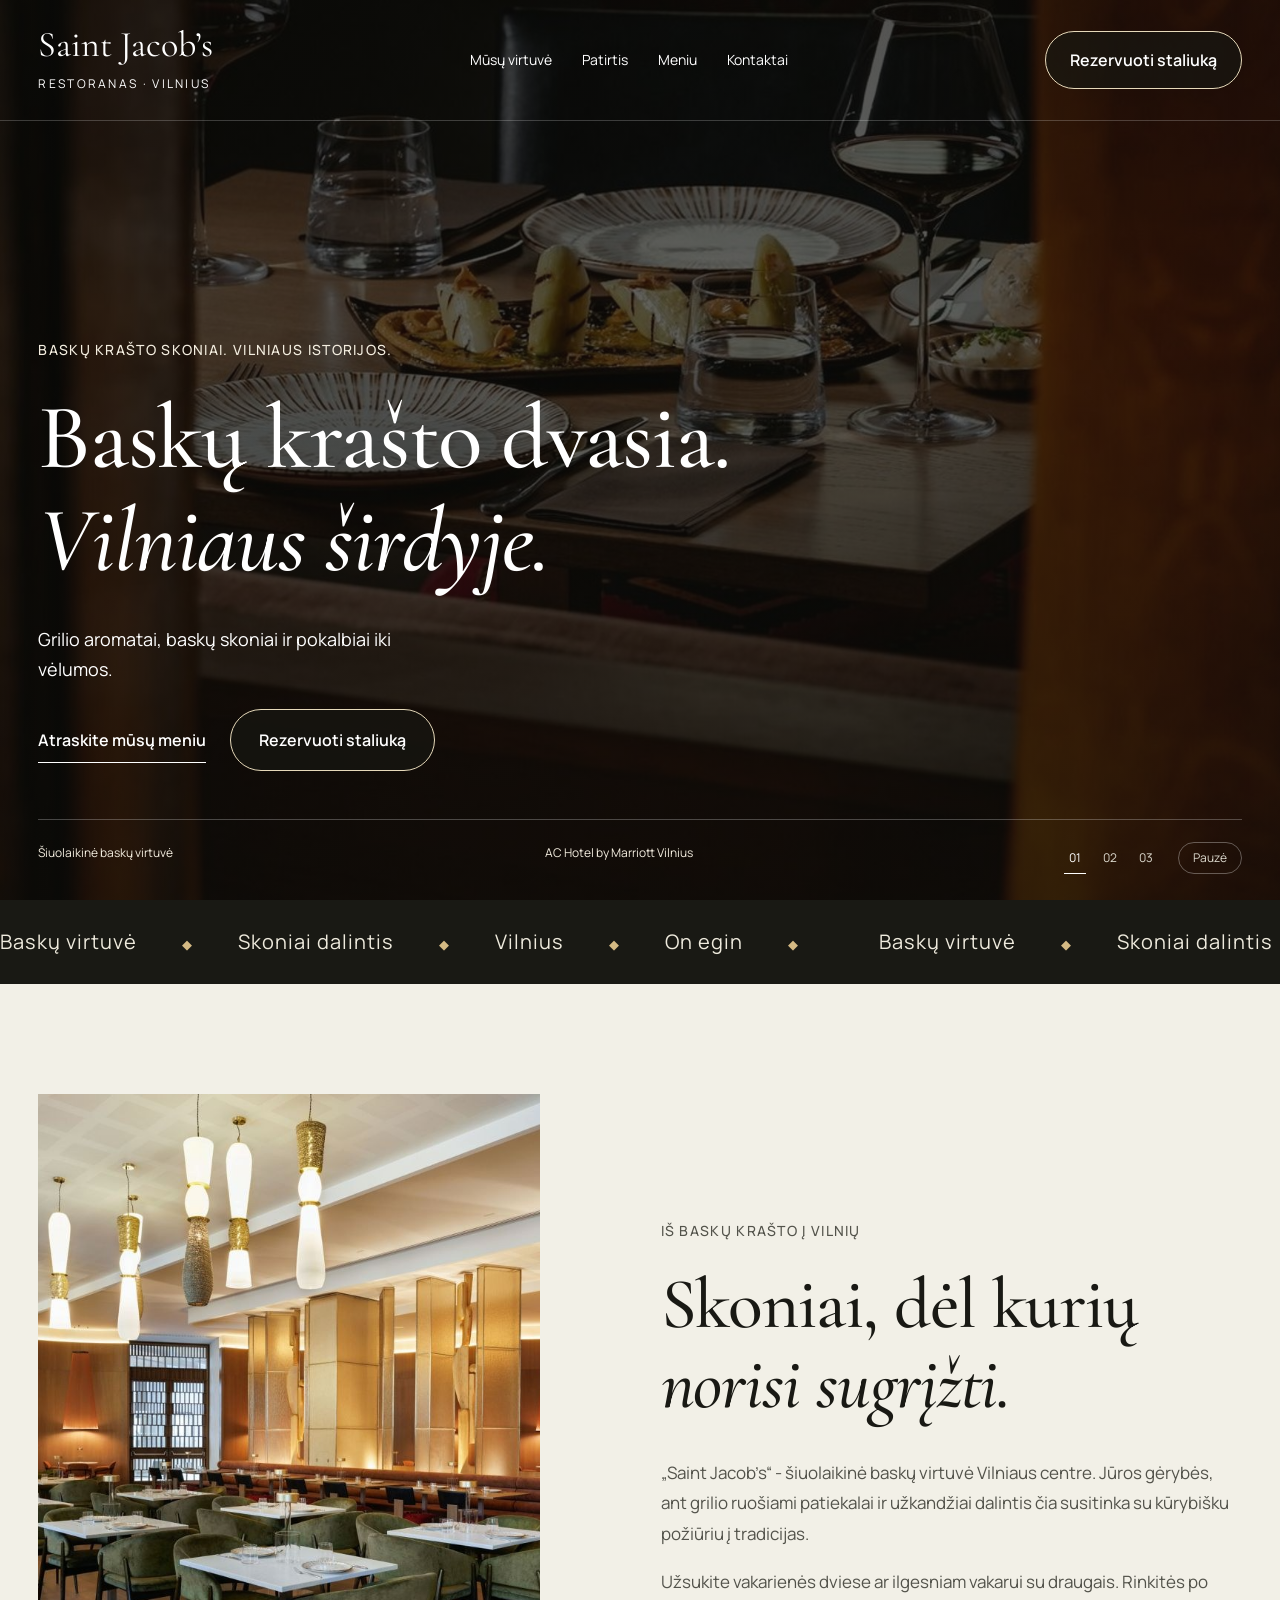
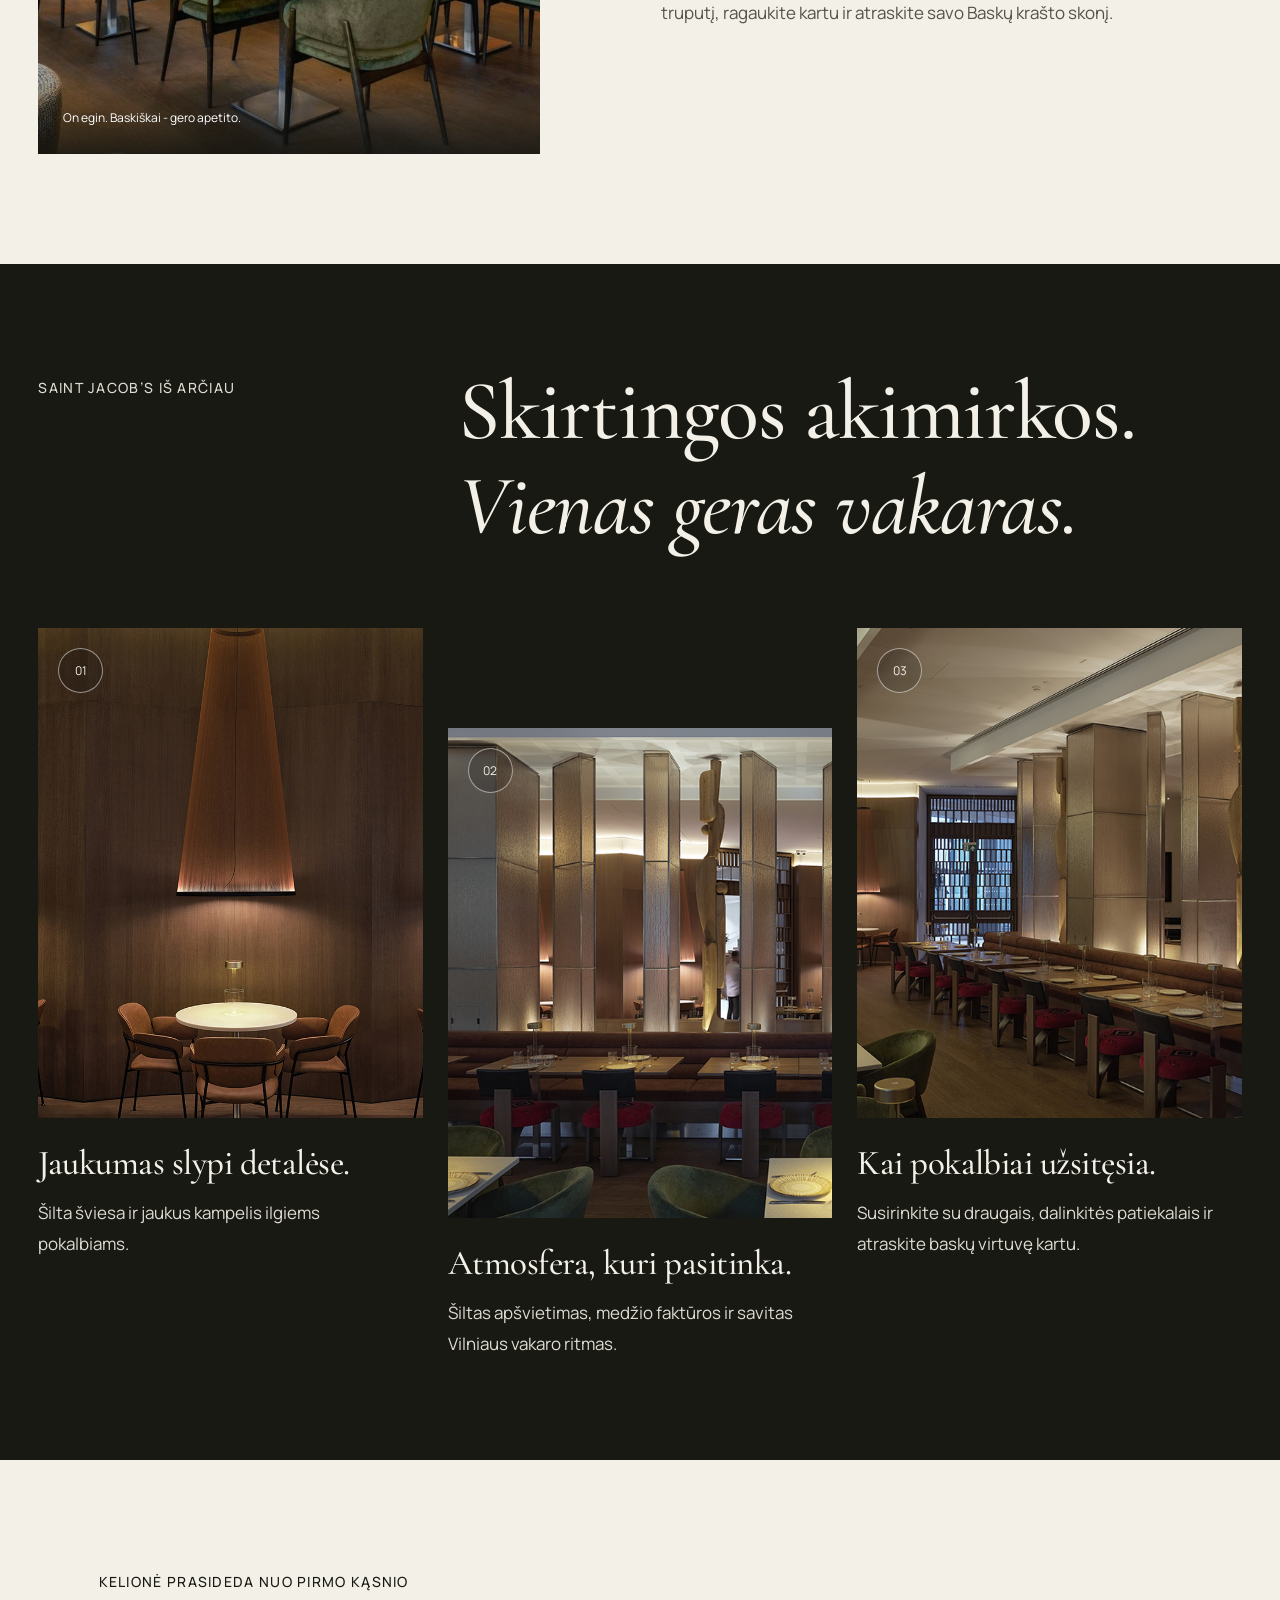
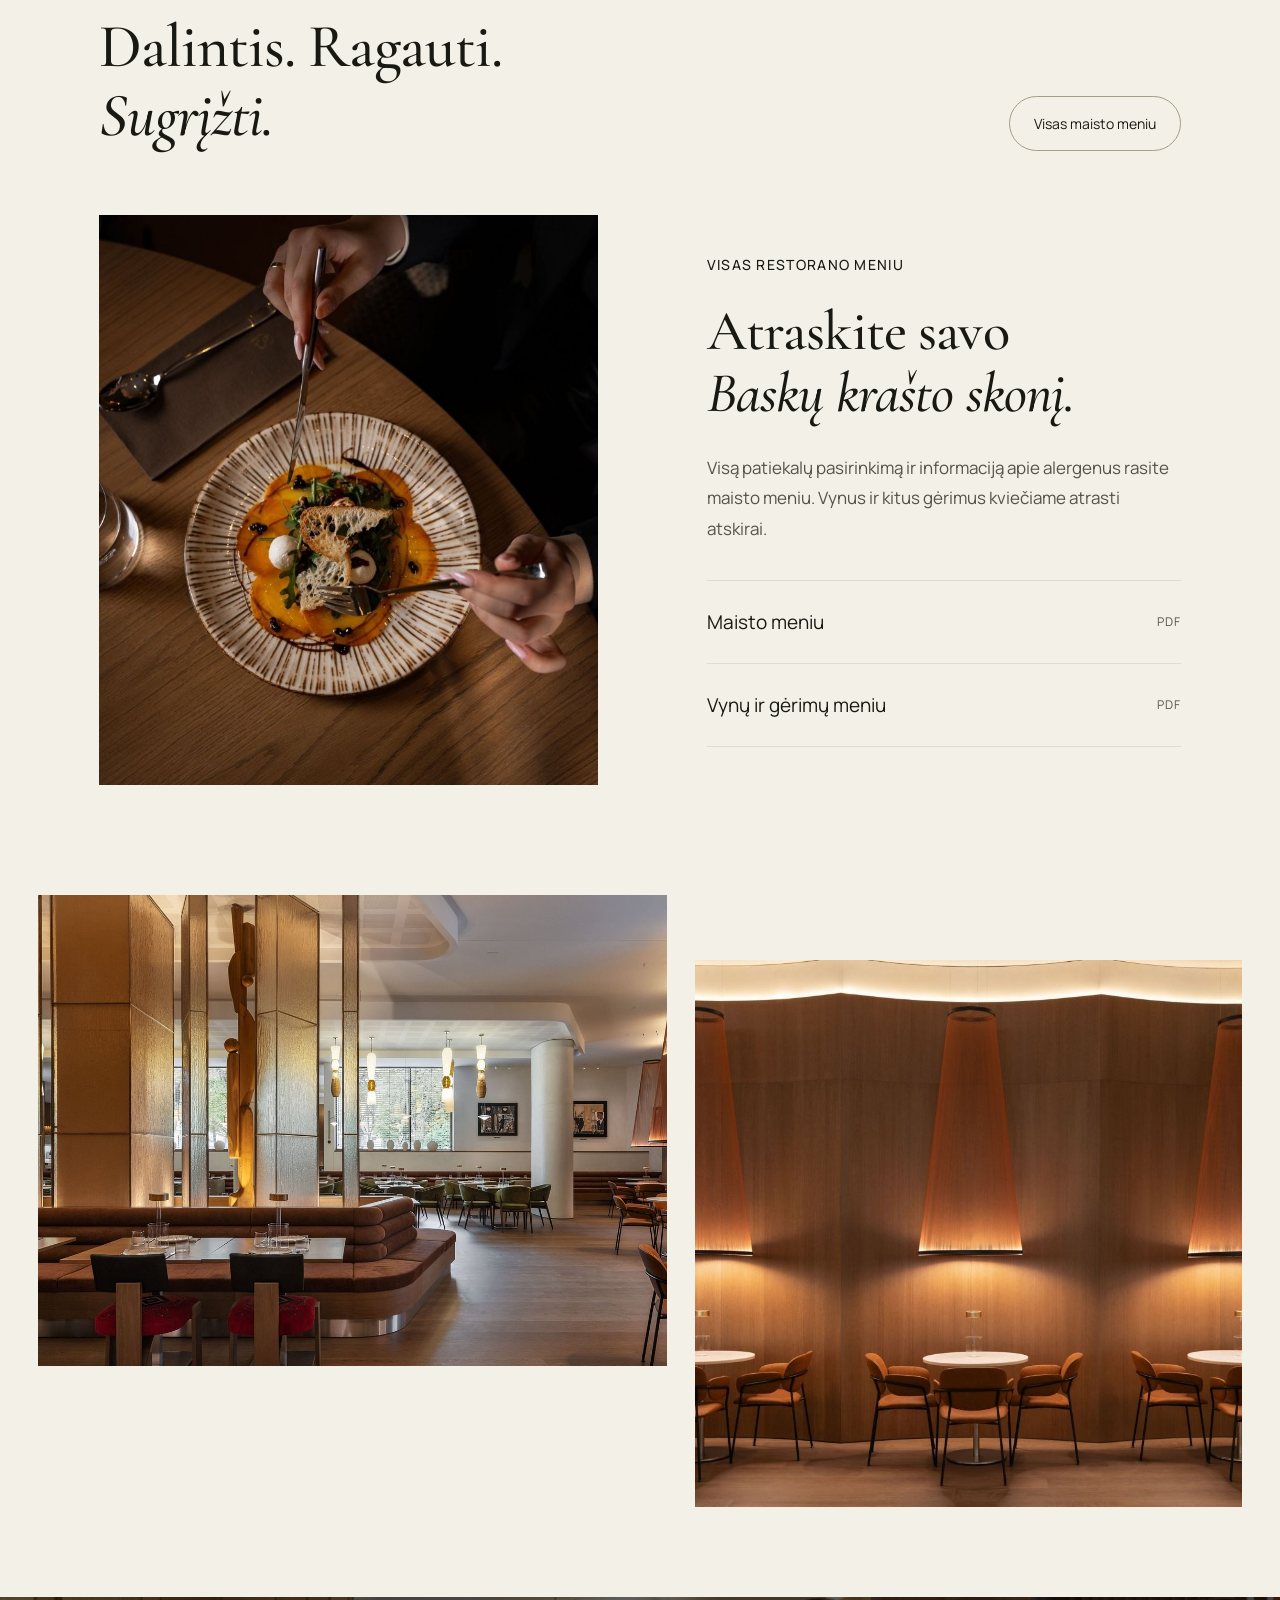
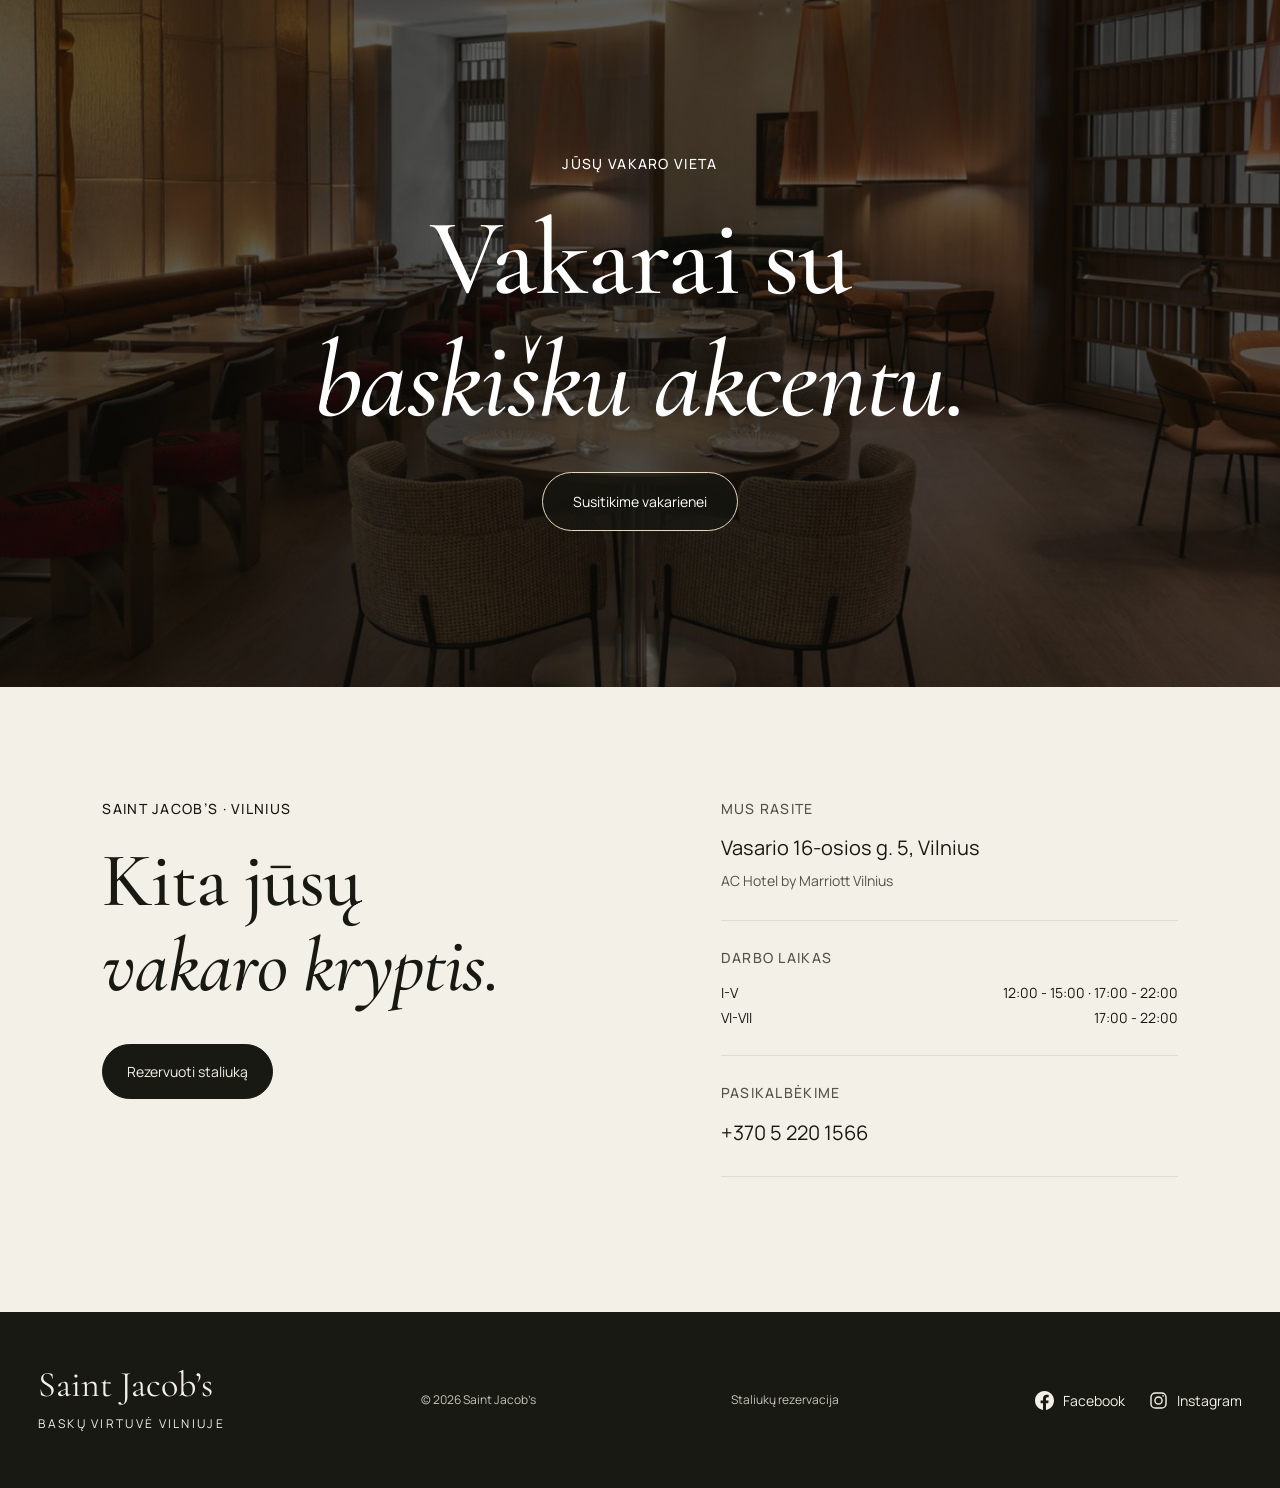
==== index.html @ e8d985ef "first upload" ====
<!doctype html><html lang="lt"><head><meta charset="utf-8"><meta name="viewport" content="width=device-width,initial-scale=1"><title>Saint Jacob's | Baskų virtuvė Vilniuje</title><meta name="description" content="Saint Jacob's - šiuolaikinė baskų virtuvė Vilniaus centre. Atraskite restorano meniu ir rezervuokite staliuką."><meta name="theme-color" content="#282721"><link rel="stylesheet" href="style.css"><link rel="icon" type="image/svg+xml" href="data:image/svg+xml,%3Csvg xmlns='http://www.w3.org/2000/svg' viewBox='0 0 64 64'%3E%3Crect width='64' height='64' fill='%23282721'/%3E%3Ctext x='32' y='45' text-anchor='middle' font-family='Georgia' font-size='42' fill='%23dbbf86'%3ES%3C/text%3E%3C/svg%3E"></head><body>

<main><section class="hero" aria-label="Restorano nuotraukos"><header><a class="brand" href="#" aria-label="Saint Jacob's pradžia">Saint Jacob’s<span>Restoranas · Vilnius</span></a><nav aria-label="Pagrindinė navigacija"><a href="#istorija">Mūsų virtuvė</a><a href="#patirtis">Patirtis</a><a href="#meniu">Meniu</a><a href="#kontaktai">Kontaktai</a></nav><a class="reserve" href="https://saint-jacobs.tablein.com/lt" target="_blank" rel="noopener">Rezervuoti staliuką</a></header><img class="hero-slide active hero-food" src="assets/food.jpg" alt="Saint Jacob’s patiekalai ir vynas šiltai apšviestame restorane" fetchpriority="high" width="1920" height="1080"><img class="hero-slide" src="assets/room-wide.jpg" alt="Saint Jacob’s restorano salė" width="1336" height="748"><img class="hero-slide" src="assets/room-long.jpg" alt="Saint Jacob’s restorano staliukai" width="1000" height="667"><div class="hero-shade"></div><div class="hero-copy"><p class="eyebrow">Baskų krašto skoniai. Vilniaus istorijos.</p><h1>Baskų krašto dvasia.<br><em>Vilniaus širdyje.</em></h1><p>Grilio aromatai, baskų skoniai ir pokalbiai iki vėlumos.</p><a class="line-link" href="#meniu">Atraskite mūsų meniu</a><a class="hero-book outline light" href="https://saint-jacobs.tablein.com/lt" target="_blank" rel="noopener">Rezervuoti staliuką</a></div><div class="hero-bottom"><span>Šiuolaikinė baskų virtuvė</span><span>AC Hotel by Marriott Vilnius</span><div class="slider-controls"><button type="button" data-slide="0" aria-label="Pirma nuotrauka" aria-pressed="true">01</button><button type="button" data-slide="1" aria-label="Antra nuotrauka" aria-pressed="false">02</button><button type="button" data-slide="2" aria-label="Trečia nuotrauka" aria-pressed="false">03</button><button type="button" id="pause" aria-label="Sustabdyti nuotraukų kaitą">Pauzė</button></div></div></section><div class="ticker" aria-label="Baskų virtuvė, skoniai dalintis, Vilnius"><div class="ticker-track"><span>Baskų virtuvė <i>◆</i> Skoniai dalintis <i>◆</i> Vilnius <i>◆</i> On egin <i>◆</i> </span><span aria-hidden="true">Baskų virtuvė <i>◆</i> Skoniai dalintis <i>◆</i> Vilnius <i>◆</i> On egin <i>◆</i> </span></div></div>
<section class="story section" id="istorija"><figure class="story-photo"><img src="assets/green-room.jpg" alt="Saint Jacob’s restorano salė su žaliais krėslais" loading="lazy" width="1800" height="1200"><figcaption>On egin. Baskiškai - gero apetito.</figcaption></figure><div class="story-copy"><p class="eyebrow">Iš Baskų krašto į Vilnių</p><h2>Skoniai, dėl kurių<br><em>norisi sugrįžti.</em></h2><p>„Saint Jacob’s“ - šiuolaikinė baskų virtuvė Vilniaus centre. Jūros gėrybės, ant grilio ruošiami patiekalai ir užkandžiai dalintis čia susitinka su kūrybišku požiūriu į tradicijas.</p><p>Užsukite vakarienės dviese ar ilgesniam vakarui su draugais. Rinkitės po truputį, ragaukite kartu ir atraskite savo Baskų krašto skonį.</p></div></section>
<section class="experience section" id="patirtis"><div class="experience-title"><p class="eyebrow">Saint Jacob’s iš arčiau</p><h2>Skirtingos akimirkos.<br><em>Vienas geras vakaras.</em></h2></div><div class="experience-grid"><article><div class="experience-image"><img src="assets/detail.jpg" alt="Jaukus staliukas po šiltu šviestuvu" loading="lazy"><span>01</span></div><h3>Jaukumas slypi detalėse.</h3><p>Šilta šviesa ir jaukus kampelis ilgiems pokalbiams.</p></article><article><div class="experience-image"><img class="interior-no-faces" src="assets/room-warm.jpg" alt="Saint Jacob’s salės apšvietimas ir medžio detalės" loading="lazy"><span>02</span></div><h3>Atmosfera, kuri pasitinka.</h3><p>Šiltas apšvietimas, medžio faktūros ir savitas Vilniaus vakaro ritmas.</p></article><article><div class="experience-image"><img src="assets/room-wide.jpg" alt="Erdvi Saint Jacob’s restorano salė" loading="lazy"><span>03</span></div><h3>Kai pokalbiai užsitęsia.</h3><p>Susirinkite su draugais, dalinkitės patiekalais ir atraskite baskų virtuvę kartu.</p></article></div></section><section class="food section" id="meniu"><div class="section-heading"><div><p class="eyebrow">Kelionė prasideda nuo pirmo kąsnio</p><h2>Dalintis. Ragauti.<br><em>Sugrįžti.</em></h2></div><a class="outline" href="https://backend.app.tablein.com/storage/restaurants/22970725/pdf-menu/EN-LT-A-la-carte-6a0336e5a97d1.pdf?disposition=inline" target="_blank" rel="noopener">Visas maisto meniu</a></div><div class="food-grid"><figure><img src="assets/plated-food.jpg" alt="Spalvingas Saint Jacob’s patiekalas keraminėje lėkštėje" loading="lazy" width="1336" height="890"><figcaption><span>01 / Skonio pradžia</span><h3>Maži kąsniai, daug pokalbių.</h3></figcaption></figure><div class="menu-list menu-links"><p class="eyebrow">Visas restorano meniu</p><h3>Atraskite savo<br><em>Baskų krašto skonį.</em></h3><p class="menu-intro">Visą patiekalų pasirinkimą ir informaciją apie alergenus rasite maisto meniu. Vynus ir kitus gėrimus kviečiame atrasti atskirai.</p><a class="menu-document" href="https://backend.app.tablein.com/storage/restaurants/22970725/pdf-menu/EN-LT-A-la-carte-6a0336e5a97d1.pdf?disposition=inline" target="_blank" rel="noopener"><span>Maisto meniu</span><small>PDF</small></a><a class="menu-document" href="https://backend.app.tablein.com/storage/restaurants/22970725/pdf-menu/EN-LT-Drinks-Menu-6a0336e850783.pdf?disposition=inline" target="_blank" rel="noopener"><span>Vynų ir gėrimų meniu</span><small>PDF</small></a></div></div></section>
<section class="photo-pair section" aria-label="Restorano erdvės"><figure><img src="assets/dining-light.jpg" alt="Šviesi Saint Jacob’s salė su medžio detalėmis" loading="lazy" width="1200" height="1200"></figure><figure><img src="assets/lamps.jpg" alt="Trys šilti šviestuvai virš apvalių restorano staliukų" loading="lazy" width="1336" height="891"></figure></section><section class="full-image"><img src="assets/interior.jpg" alt="Saint Jacob’s restorano vakaro atmosfera" loading="lazy"><div><p class="eyebrow">Jūsų vakaro vieta</p><h2>Vakarai su<br><em>baskišku akcentu.</em></h2><a class="outline light" href="https://saint-jacobs.tablein.com/lt" target="_blank" rel="noopener">Susitikime vakarienei</a></div></section><section class="visit section" id="kontaktai"><div><p class="eyebrow">Saint Jacob’s · Vilnius</p><h2>Kita jūsų<br><em>vakaro kryptis.</em></h2><a class="solid" href="https://saint-jacobs.tablein.com/lt" target="_blank" rel="noopener">Rezervuoti staliuką</a></div><div class="visit-info"><div><span class="eyebrow">Mus rasite</span><p>Vasario 16-osios g. 5, Vilnius</p><span class="muted">AC Hotel by Marriott Vilnius</span></div><div><span class="eyebrow">Darbo laikas</span><dl><div><dt>I-V</dt><dd>12:00 - 15:00 · 17:00 - 22:00</dd></div><div><dt>VI-VII</dt><dd>17:00 - 22:00</dd></div></dl></div><div><span class="eyebrow">Pasikalbėkime</span><a class="phone" href="tel:+37052201566">+370 5 220 1566</a></div></div></section></main><footer><a class="brand" href="#">Saint Jacob’s<span>Baskų virtuvė Vilniuje</span></a><span>© 2026 Saint Jacob’s</span><a href="https://saint-jacobs.tablein.com/lt" target="_blank" rel="noopener">Staliukų rezervacija</a><div class="social-links" aria-label="Socialiniai tinklai"><a href="https://www.facebook.com/saintjacobsrestaurant/" target="_blank" rel="noopener" aria-label="Saint Jacob’s Facebook"><svg viewBox="0 0 24 24" aria-hidden="true"><path fill="currentColor" d="M24 12.073C24 5.405 18.627 0 12 0S0 5.405 0 12.073C0 18.1 4.388 23.094 10.125 24v-8.437H7.078v-3.49h3.047V9.413c0-3.026 1.792-4.697 4.533-4.697 1.312 0 2.686.236 2.686.236v2.97H15.83c-1.49 0-1.955.931-1.955 1.887v2.264h3.328l-.532 3.49h-2.796V24C19.612 23.094 24 18.1 24 12.073z"/></svg><span>Facebook</span></a><a href="https://www.instagram.com/saintjacobsrestaurant/" target="_blank" rel="noopener" aria-label="Saint Jacob’s Instagram"><svg viewBox="0 0 24 24" fill="none" stroke="currentColor" stroke-width="1.8" aria-hidden="true"><rect x="2.5" y="2.5" width="19" height="19" rx="5.5"/><circle cx="12" cy="12" r="4.5"/><circle cx="17.8" cy="6.2" r="1" fill="currentColor" stroke="none"/></svg><span>Instagram</span></a></div></footer><script src="script.js" defer></script></body></html>
---- style.css ----
@import url('https://fonts.googleapis.com/css2?family=Cormorant+Garamond:ital,wght@0,400;0,500;1,400;1,500&family=Manrope:wght@400;500;600&display=swap');
:root{--ink:#282721;--paper:#faf9f5;--gold:#d5ba84;--line:#deddd4;--muted:#6c6c60}*{box-sizing:border-box}html{scroll-behavior:smooth;scroll-padding-top:30px}body{margin:0;background:var(--paper);color:var(--ink);font-family:Manrope,Arial,sans-serif;font-size:16px;line-height:1.8;-webkit-font-smoothing:antialiased}a{color:inherit;text-decoration:none}a:focus-visible{outline:2px solid var(--gold);outline-offset:7px}img{width:100%;height:100%;object-fit:cover;display:block}p,h1,h2,h3,figure{margin:0}h1,h2,h3{font-family:'Cormorant Garamond',Georgia,serif;font-weight:400;line-height:1.02}em{font-weight:400}header{position:absolute;z-index:3;top:0;left:0;right:0;display:flex;align-items:center;justify-content:space-between;gap:30px;padding:30px 5%;color:white;border-bottom:1px solid #ffffff35}.brand{font-family:'Cormorant Garamond',Georgia,serif;font-size:36px;line-height:1;white-space:nowrap}.brand span{display:block;font-family:Manrope,Arial,sans-serif;text-transform:uppercase;letter-spacing:2.3px;font-size:12px;margin-top:12px}.reserve,.outline,.solid{font-size:14px;line-height:1.5;padding:16px 24px;display:inline-block;border:1px solid #ffffff77;transition:background .2s,color .2s}.reserve:hover{background:white;color:var(--ink)}nav{display:flex;gap:30px;font-size:14px}nav a:hover{text-decoration:underline;text-underline-offset:7px}.hero{height:96svh;min-height:770px;max-height:1150px;position:relative;color:white;background:#282721;isolation:isolate}.hero>img,.hero-shade{position:absolute;inset:0;z-index:-2}.hero>img{object-position:center 55%}.hero-shade{z-index:-1;background:linear-gradient(180deg,#14181077 0%,#151c1366 35%,#14190ee8 100%)}.hero-copy{position:absolute;left:8%;bottom:160px;max-width:1000px}.eyebrow{font-size:12px;font-weight:500;letter-spacing:2px;text-transform:uppercase;line-height:1.8;display:block}.hero .eyebrow{color:#eadcbb;margin-bottom:25px}h1{font-size:clamp(76px,7.9vw,124px);letter-spacing:-.04em}.hero-copy>p:not(.eyebrow){margin:26px 0 24px;color:#ffffffd9;font-size:17px}.line-link{display:inline-block;font-size:14px;border-bottom:1px solid currentColor;padding-bottom:7px}.hero-bottom{position:absolute;bottom:34px;left:5%;right:5%;padding-top:22px;border-top:1px solid #ffffff40;display:flex;justify-content:space-between;gap:24px;font-size:12px;color:#dddacf}.section{padding:110px 8%}.story{display:grid;grid-template-columns:.8fr 1.25fr;gap:14%;border-bottom:1px solid var(--line)}.story-label{display:flex;flex-direction:column;align-items:start}.small-word{font-family:'Cormorant Garamond',Georgia,serif;font-style:italic;font-size:80px;line-height:1.2;color:#9a8254;margin-top:70px}.translation{font-size:12px;color:var(--muted)}h2{font-size:clamp(48px,4.8vw,74px);letter-spacing:-.025em}.story h2{margin-bottom:32px}.story p{max-width:570px;color:var(--muted);margin-top:18px}.section-heading{display:flex;align-items:end;justify-content:space-between;gap:30px;margin-bottom:64px}.section-heading .eyebrow{margin-bottom:20px}.outline{border-color:#a69d86;white-space:nowrap}.outline:hover{background:var(--ink);color:var(--paper)}.food-grid{display:grid;grid-template-columns:1fr .95fr;gap:9%;align-items:center}.food-grid figure img{height:580px}.food-grid figcaption{padding-top:24px}.food-grid figcaption span{font-size:12px;color:var(--muted)}h3{font-size:29px}.food-grid figcaption h3{margin-top:10px;font-size:34px}.menu-list>.eyebrow{margin-bottom:24px}.menu-list article{display:flex;gap:24px;justify-content:space-between;padding:24px 0;border-bottom:1px solid var(--line)}.menu-list article p{font-size:14px;color:var(--muted);line-height:1.7;margin-top:10px}.menu-list article>span{font-size:16px;white-space:nowrap}.menu-note{font-size:12px;color:var(--muted);margin:24px 0}.evening{display:grid;grid-template-columns:1.05fr 1fr;background:var(--ink);color:var(--paper)}.evening-photo{min-height:690px}.evening-copy{padding:90px 15%;display:flex;flex-direction:column;align-items:start;justify-content:center}.evening-copy .eyebrow{color:var(--gold);margin-bottom:30px}.evening-copy h2{font-size:clamp(50px,4.8vw,75px)}.evening-copy h2 em{color:#d8c8a8}.evening-copy p:not(.eyebrow){font-size:16px;color:#c3c2b8;margin:30px 0;max-width:390px}.outline.light{border-color:#bbae8e}.outline.light:hover{background:var(--paper);color:var(--ink)}.visit{display:grid;grid-template-columns:1fr 1fr;gap:15%;padding-top:120px;padding-bottom:120px}.visit .eyebrow{margin-bottom:20px}.visit h2{font-size:86px;margin-bottom:35px}.solid{background:var(--ink);color:var(--paper);border-color:var(--ink)}.solid:hover{background:#4a493a}.visit-info>div{border-bottom:1px solid var(--line);padding-bottom:25px;margin-bottom:25px}.visit-info .eyebrow{margin-bottom:10px;color:var(--muted)}.visit-info p,.phone{font-size:20px}.muted{font-size:14px;color:var(--muted)}dl{margin:0}dl>div{display:flex;gap:25px;justify-content:space-between;font-size:14px}dd{margin:0}footer{background:var(--ink);color:var(--paper);padding:45px 5%;display:flex;align-items:center;justify-content:space-between;gap:30px}footer>span,footer>a:not(.brand){font-size:12px;color:#c6c4b8}@media(prefers-reduced-motion:no-preference){.hero-copy{animation:rise 1s both}@keyframes rise{from{opacity:0;transform:translateY(20px)}to{opacity:1;transform:translateY(0)}}}@media(max-width:1000px){header{padding:26px 4%;gap:20px}.brand{font-size:31px}nav{gap:18px}.reserve{padding:13px 16px;font-size:12px}.section{padding:80px 6%}.hero-copy{left:6%}.story{gap:8%;grid-template-columns:.8fr 1.3fr}.food-grid{gap:6%}.food-grid figure img{height:510px}.evening-copy{padding:65px 10%}.evening-photo{min-height:650px}.visit{gap:10%}.visit h2{font-size:72px}}@media(max-width:700px){header{padding:25px 6%;gap:14px}.brand{font-size:30px}.brand span{font-size:12px;letter-spacing:1.5px}nav{display:none}.reserve{padding:12px;font-size:12px;max-width:124px;text-align:center}.hero{height:92svh;min-height:720px;max-height:940px}.hero-copy{left:7%;right:7%;bottom:145px}.hero .eyebrow{font-size:12px;max-width:280px;letter-spacing:1.5px;margin-bottom:25px}h1{font-size:clamp(61px,12.6vw,85px);line-height:1}.hero-copy>p:not(.eyebrow){font-size:16px;max-width:260px}.hero-bottom{left:7%;right:7%;bottom:28px;flex-wrap:wrap;gap:8px 20px}.hero-bottom>span:nth-child(2){display:none}.hero-bottom>a{margin-left:auto}.section{padding:60px 7%}.story{grid-template-columns:1fr;gap:32px}.small-word{margin-top:20px;font-size:55px}.story-label{position:relative}.translation{font-size:12px}h2{font-size:49px}.story h2{margin-bottom:25px}.section-heading{display:block;margin-bottom:35px}.section-heading .outline{margin-top:28px}.food-grid{grid-template-columns:1fr;gap:45px}.food-grid figure img{height:470px}.food-grid figcaption h3{font-size:32px}.menu-list article{padding:22px 0}h3{font-size:27px}.evening{grid-template-columns:1fr}.evening-photo{min-height:0;height:420px}.evening-copy{padding:55px 7%}.evening-copy h2{font-size:56px}.evening-copy h2 br:last-child{display:none}.visit{grid-template-columns:1fr;gap:48px}.visit h2{font-size:69px}.visit-info p,.phone{font-size:19px}dl>div{font-size:13px;gap:10px}footer{padding:36px 7%;flex-wrap:wrap}footer>.brand{width:100%;margin-bottom:15px}footer>span,footer>a:not(.brand){font-size:12px}}@media(prefers-reduced-motion:reduce){html{scroll-behavior:auto}*{animation:none!important;transition:none!important}}
/* Photo-led, changing scenes */
:root{--ink:#191914;--paper:#f2f0e7}header{padding:27px 3%;gap:22px}.hero{height:100svh;min-height:800px;max-height:1150px}.hero-slide{opacity:0;transition:opacity 1.6s ease,transform 7s linear;transform:scale(1.055)}.hero-slide.active{opacity:1;transform:scale(1)}.hero-shade{background:linear-gradient(180deg,#10100c45 0%,#11110c05 30%,#11110c45 55%,#11110cc9 100%)}.hero-copy{left:3%;right:3%;max-width:none;bottom:140px}h1{font-size:clamp(75px,8vw,124px);max-width:1100px;line-height:.95}.hero-copy>p:not(.eyebrow){max-width:480px;margin-top:32px}.hero-book{position:absolute;right:0;bottom:0;border-radius:50px;padding:22px 34px}.hero-bottom{left:3%;right:3%;bottom:26px}.slider-controls{display:flex;gap:12px;align-items:center}.slider-controls button{background:none;color:#dddacf;border:0;border-bottom:1px solid transparent;padding:3px 5px;font:inherit;cursor:pointer;min-height:32px}.slider-controls button[aria-pressed=true]{color:white;border-color:white}#pause{border:1px solid #ffffff50;border-radius:30px;padding:3px 14px;margin-left:8px}.ticker{overflow:hidden;padding:24px 0;background:var(--ink);color:#eeeadd}.ticker-track{display:flex;width:max-content;animation:ticker 34s linear infinite}.ticker span{white-space:nowrap;display:block;font-size:20px;letter-spacing:1px;padding-right:40px}.ticker i{font-style:normal;font-size:13px;color:var(--gold);padding:0 40px}.ticker:hover .ticker-track{animation-play-state:paused}@keyframes ticker{to{transform:translateX(-50%)}}.section{padding:110px 3%}.story{grid-template-columns: .95fr 1.1fr;gap:10%;align-items:center;border:0}.story-photo{height:660px;position:relative;overflow:hidden}.story-photo img{object-position:54% center;transition:transform 1.2s}.story-photo:hover img{transform:scale(1.035)}.story-photo figcaption{position:absolute;bottom:0;left:0;right:0;padding:25px;background:linear-gradient(transparent,#151510dd);color:white;font-size:12px}.story-copy>.eyebrow{margin:0 0 22px}.story h2{font-size:clamp(53px,5.6vw,86px)}.story p:not(.eyebrow){font-size:16px;max-width:620px}.experience{background:var(--ink);color:var(--paper);padding-top:100px;padding-bottom:100px}.experience-title{display:grid;grid-template-columns:.6fr 1.4fr;gap:7%;margin-bottom:75px}.experience-title h2{font-size:clamp(52px,6.6vw,100px)}.experience-title>.eyebrow{padding-top:12px;color:#c1bcae}.experience-grid{display:grid;grid-template-columns:repeat(3,minmax(0,1fr));gap:25px}.experience-grid article:nth-child(2){margin-top:100px}.experience-image{height:490px;position:relative;overflow:hidden}.experience-image img{transition:transform 1s}.experience-image:hover img{transform:scale(1.055)}.experience-image span{position:absolute;top:20px;left:20px;border:1px solid #ffffff80;border-radius:50%;width:45px;height:45px;display:grid;place-items:center;font-size:12px;background:#11111130}.experience-grid h3{font-size:35px;line-height:1.15;margin:25px 0 15px}.experience-grid p{font-size:15px;color:#b7b5aa;max-width:360px}.food .section-heading{padding:0 5%}.food-grid{padding:0 5%;gap:10%}.food-grid figure img{height:570px}.food-grid figcaption{display:none}.full-image{position:relative;min-height:690px;display:flex;align-items:center;justify-content:center;color:white;text-align:center;isolation:isolate;overflow:hidden}.full-image>img{position:absolute;inset:0;z-index:-2}.full-image:before{content:'';position:absolute;inset:0;background:#13181188;z-index:-1}.full-image h2{font-size:clamp(75px,8.5vw,132px);margin:22px 0 30px}.full-image .outline{border-radius:40px;padding:18px 30px}.visit{padding:110px 8%}.visit h2{font-size:100px}.solid,.outline,.reserve{border-radius:40px}.reveal{opacity:1;transform:none}.motion .reveal{opacity:0;transform:translateY(35px);transition:opacity .85s,transform .85s}.motion .reveal.visible{opacity:1;transform:none}.scroll-progress{position:fixed;top:0;left:0;height:2px;background:var(--gold);z-index:20;width:0;pointer-events:none}footer{padding:55px 3%}.brand{font-size:36px}@media(max-width:1000px){nav{gap:14px;font-size:12px}.hero-copy{left:5%;right:5%}.hero-book{position:static;margin-left:25px;padding:16px 24px}.hero-bottom>span:nth-child(2){display:none}.section{padding:80px 5%}.story{gap:7%}.story-photo{height:590px}.experience-image{height:370px}.experience-grid h3{font-size:29px}.experience-grid p{font-size:14px}.experience-title{grid-template-columns:.55fr 1.45fr}.food-grid,.food .section-heading{padding:0}.full-image{min-height:590px}.visit{gap:10%}}@media(max-width:700px){header{padding:24px 6%}.brand{font-size:30px}.brand span{font-size:10px}.hero{height:100svh;min-height:780px;max-height:1050px}.hero-copy{left:6%;right:6%;bottom:135px}h1{font-size:clamp(61px,12.4vw,85px);line-height:1.02}.hero .eyebrow{font-size:12px}.hero-copy>p:not(.eyebrow){margin:24px 0 20px}.hero-book{display:table;margin:22px 0 0;padding:14px 22px}.hero-bottom{left:6%;right:6%;bottom:25px;gap:12px}.slider-controls{gap:9px}.hero-bottom>span{display:none}.ticker{padding:20px 0}.ticker span{font-size:16px}.ticker i{padding:0 24px}.section{padding:60px 6%}.story{grid-template-columns:1fr;gap:38px}.story-photo{height:440px}.story h2{font-size:49px}.experience-title{display:block;margin-bottom:40px}.experience-title .eyebrow{margin-bottom:22px}.experience-title h2{font-size:52px}.experience-grid{grid-template-columns:1fr;gap:45px}.experience-grid article:nth-child(2){margin-top:0}.experience-image{height:480px}.experience-grid article:nth-child(2) .experience-image{height:340px}.experience-grid h3{font-size:33px;margin-top:20px}.experience-grid p{font-size:16px;max-width:none}.food-grid figure img{height:380px}.full-image{min-height:560px;padding:50px 6%}.full-image h2{font-size:78px}.visit h2{font-size:75px}.visit{gap:45px}.slider-controls button{min-height:40px}.motion .reveal{transform:translateY(20px)}footer{padding:40px 6%}}@media(prefers-reduced-motion:reduce){.ticker-track{animation:none}.hero-slide{transition:none;transform:none}.motion .reveal{opacity:1;transform:none;transition:none}}
.menu-links h3{font-size:clamp(42px,4.4vw,66px);line-height:1.08;margin-bottom:28px}.menu-intro{color:var(--muted);font-size:16px;line-height:1.8;margin-bottom:35px;max-width:490px}.menu-document{display:flex;justify-content:space-between;gap:24px;align-items:center;padding:24px 0;border-bottom:1px solid var(--line);font-size:19px;transition:color .2s}.menu-document:first-of-type{border-top:1px solid var(--line)}.menu-document small{font-size:12px;letter-spacing:1px;color:var(--muted)}.menu-document:hover{color:#8c713d}@media(max-width:700px){.menu-links h3{font-size:46px}.menu-document{font-size:17px}}
footer{flex-wrap:wrap}.social-links{display:flex;gap:24px;align-items:center}.social-links a{display:inline-flex;align-items:center;gap:9px;font-size:14px;min-height:44px}.social-links svg{width:19px;height:19px;flex-shrink:0}.social-links a:hover{color:var(--gold)}@media(max-width:700px){.social-links{width:100%;padding-top:16px;border-top:1px solid #ffffff25}}

/* Keep hero content in document flow so wrapped text cannot meet the header. */
.hero{display:flex;flex-direction:column;height:auto;min-height:max(800px,100svh);max-height:none;overflow:hidden}
.hero>header{position:relative;inset:auto;flex-shrink:0;flex-wrap:wrap}
.hero-copy{position:relative;inset:auto;margin:auto 3% 48px;padding-top:60px;flex-shrink:0}
.hero-bottom{position:relative;inset:auto;margin:0 3% 26px;flex-shrink:0;flex-wrap:wrap}
.hero-book{position:static;margin-left:24px;padding:18px 28px}
h1,h2,h3{overflow-wrap:anywhere}
.story>*,.food-grid>*,.experience-title>*,.visit>*{min-width:0}
.visit h2{font-size:clamp(52px,6vw,92px);line-height:1.08}
.full-image>div{max-width:100%}
@media(max-width:1000px){
.hero-copy{margin-left:5%;margin-right:5%}
.hero-bottom{margin-left:5%;margin-right:5%}
.hero>header nav{flex-wrap:wrap}
}
@media(max-width:700px){
.hero{min-height:100svh}
.hero>header{gap:20px 12px;padding:22px 6%}
.hero>header .brand{font-size:clamp(25px,6.8vw,30px)}
.hero>header .reserve{flex-shrink:0;max-width:112px;padding:10px 12px}
.hero-copy{margin:0 6% 36px;padding-top:42px}
.hero h1{font-size:clamp(46px,11.8vw,76px);line-height:1.08}
.hero .eyebrow{max-width:100%;margin-bottom:22px}
.hero-copy>p:not(.eyebrow){max-width:30ch}
.hero-book{display:table;margin:24px 0 0;padding:14px 22px}
.hero-bottom{margin:auto 6% 24px}
.full-image h2{font-size:clamp(46px,10.5vw,72px);line-height:1.08}
.visit h2{font-size:clamp(48px,11vw,72px)}
}

/* Readable type and consistent contrast across every slideshow image. */
:root{--muted:#53534b}
h1,h2,h3,h1 em,h2 em,h3 em{font-weight:500;letter-spacing:-.015em;line-height:1.12}
.hero-shade{background:linear-gradient(180deg,rgba(12,12,9,.70),rgba(12,12,9,.64) 35%,rgba(12,12,9,.78) 100%)}
.hero h1{font-size:clamp(64px,7.2vw,112px);line-height:1.1;max-width:1050px}
.hero-copy>p:not(.eyebrow){color:#fff;font-size:18px;line-height:1.7;max-width:38ch}
.hero .eyebrow,.hero-bottom{color:#f4eee0}
.hero .line-link,.hero .outline,.hero .reserve{font-size:16px;font-weight:600}
.hero .outline,.hero .reserve,.full-image .outline{background:#171712b3;border-color:#e6d9ba;color:#fff}
.hero .outline:hover,.hero .reserve:hover,.full-image .outline:hover{background:#f2f0e7;color:#191914}
.eyebrow{font-size:14px;letter-spacing:1.3px;line-height:1.7}
.brand span{font-size:12px;line-height:1.5}
.story p:not(.eyebrow),.menu-intro,.experience-grid p{font-size:17px;line-height:1.8}
.experience-grid p,.experience-title>.eyebrow{color:#dedcd2}
.full-image:before{background:rgba(12,12,9,.66)}
.full-image h2{line-height:1.12}
@media(max-width:700px){
.hero h1{font-size:clamp(42px,10.8vw,68px);line-height:1.12}
.hero .eyebrow{font-size:14px;letter-spacing:1px}
.hero-copy>p:not(.eyebrow){font-size:17px;max-width:34ch}
.hero>header .reserve{font-size:14px;max-width:124px}
.hero>header .brand span{font-size:12px;letter-spacing:1px}
.story h2,.experience-title h2,.menu-links h3{font-size:clamp(40px,10vw,52px);line-height:1.14}
.full-image h2,.visit h2{font-size:clamp(42px,10.5vw,66px);line-height:1.14}
}

.hero>img.hero-food{object-position:55% 48%}

/* A paired food gallery gives each photograph room to be seen. */
.photo-pair{display:grid;grid-template-columns:1.15fr 1fr;gap:28px;padding:64px 5% 0;align-items:start}
.photo-pair figure{margin:0;overflow:hidden;aspect-ratio:4/3}
.photo-pair figure:nth-child(2){margin-top:65px;aspect-ratio:1/1}
.photo-pair img{transition:transform .8s ease}
@media(hover:hover) and (prefers-reduced-motion:no-preference){.photo-pair figure:hover img{transform:scale(1.035)}}
@media(max-width:1000px){.photo-pair{padding-left:0;padding-right:0;gap:20px}}
@media(max-width:700px){.photo-pair{grid-template-columns:1fr;padding-top:35px;gap:24px}.photo-pair figure:nth-child(2){margin-top:0;aspect-ratio:4/3}}

.photo-pair.section{padding-top:0;padding-bottom:90px}.story-photo img{object-position:54% center}.food-grid figure img{object-position:52% center}@media(max-width:700px){.photo-pair.section{padding-bottom:55px}.story-photo{height:auto;aspect-ratio:4/3}}

.photo-pair.section{padding-left:3%;padding-right:3%}@media(max-width:700px){.photo-pair.section{padding-left:6%;padding-right:6%}}

/* Frame the architectural details to the left of the occupied bar. */
.experience-image img.interior-no-faces{width:145%;max-width:none;object-position:left center;transform:none}
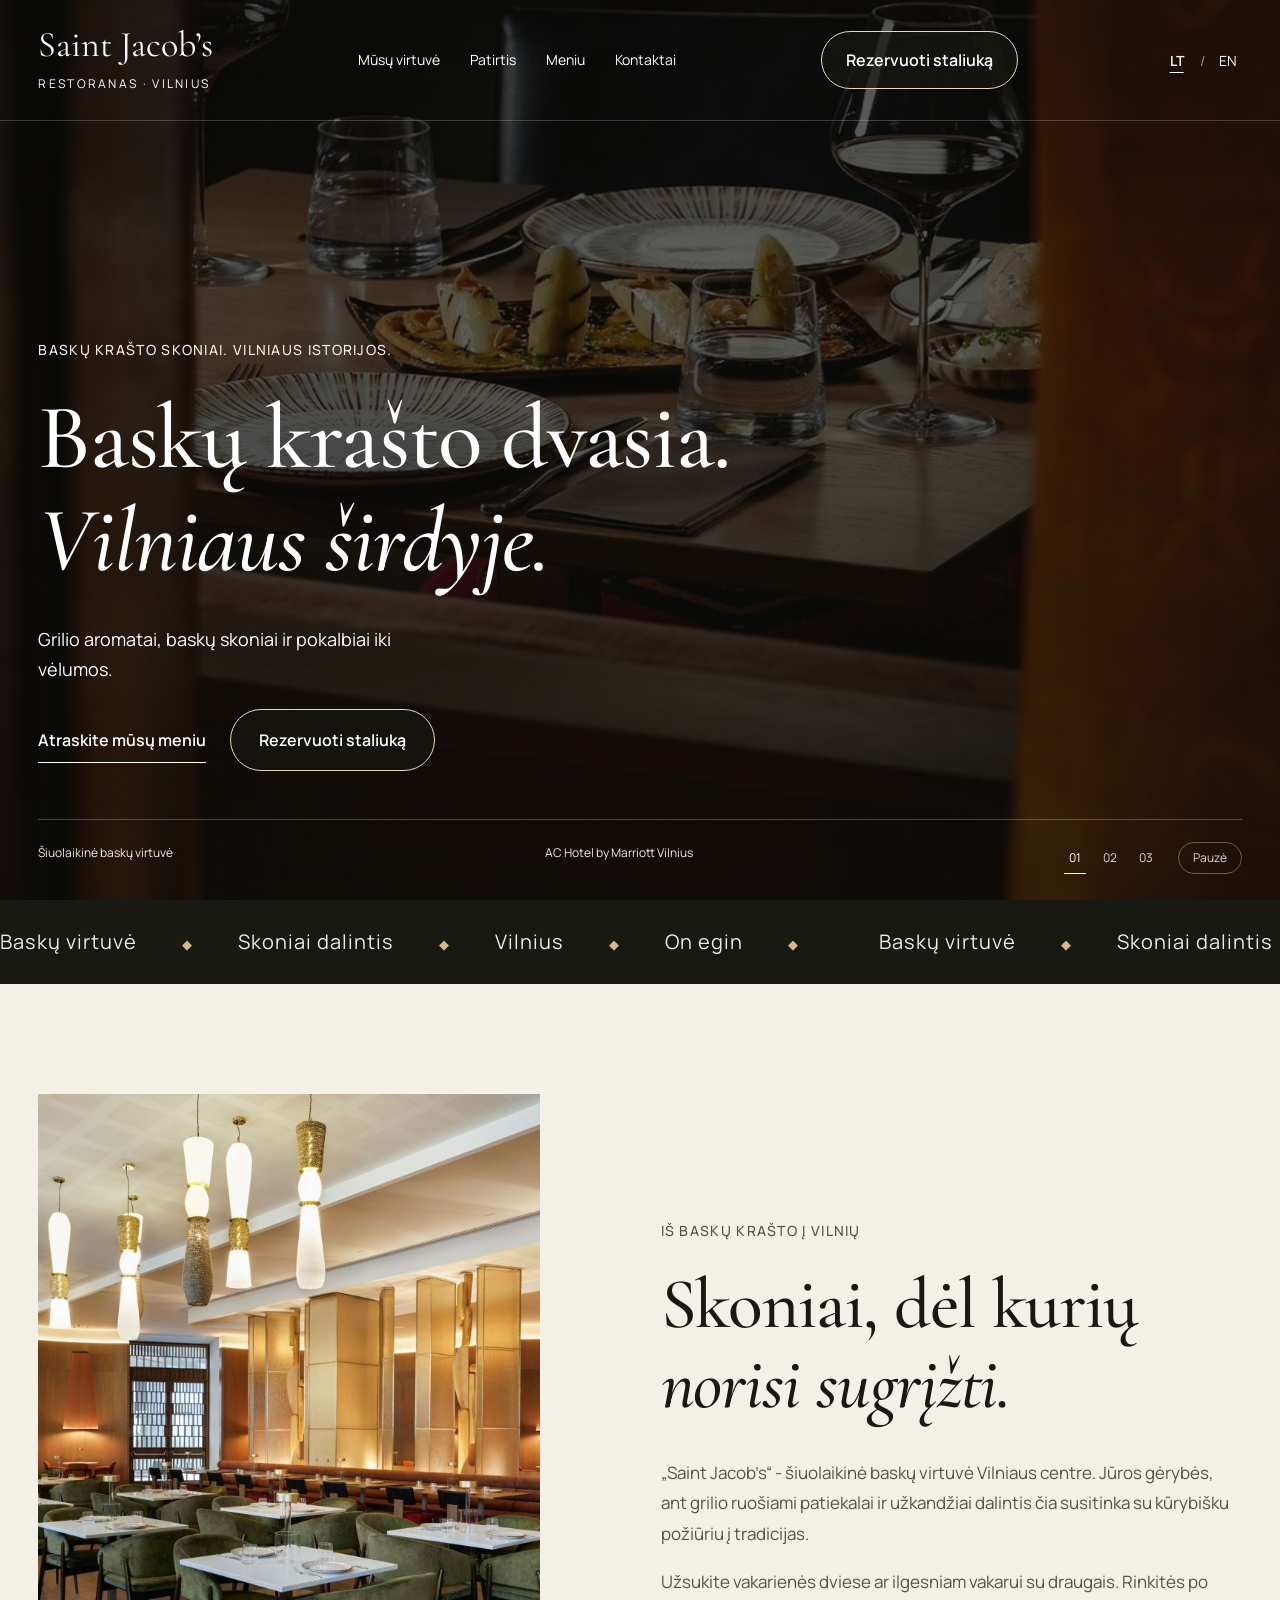
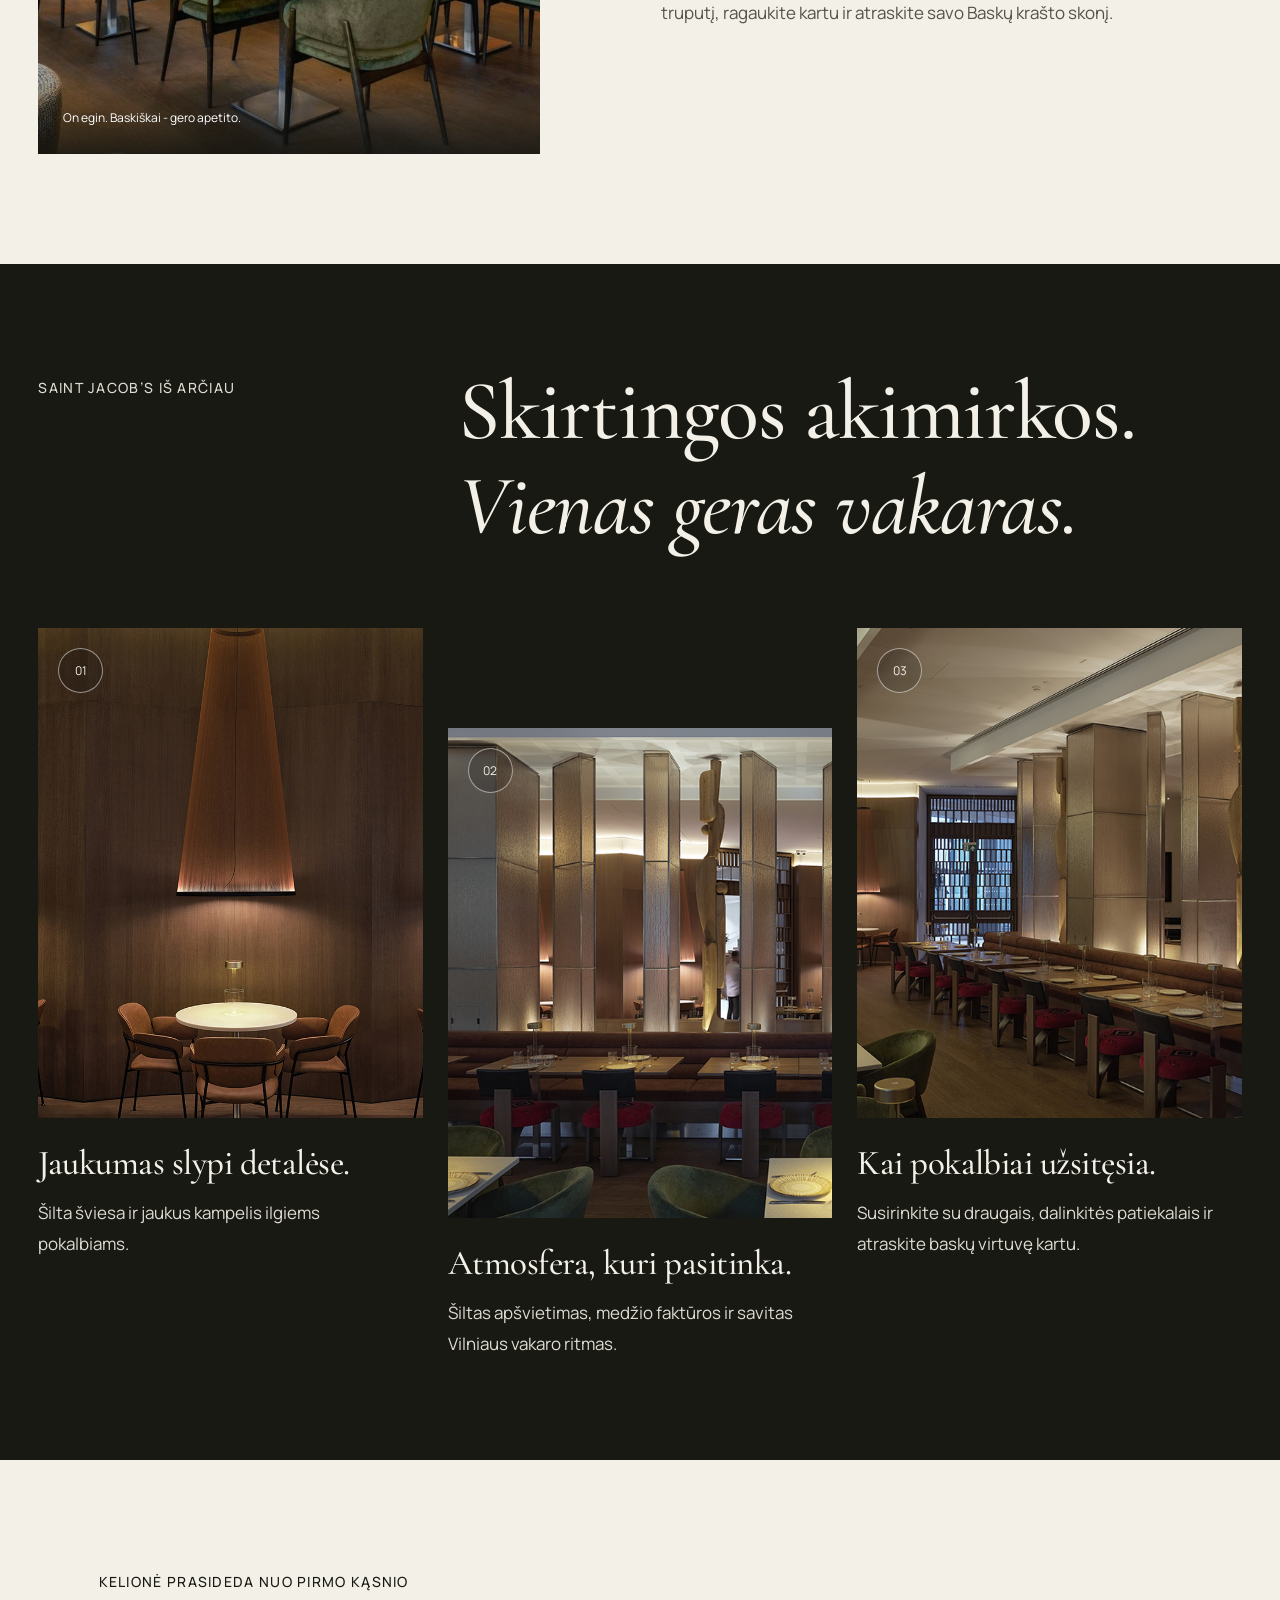
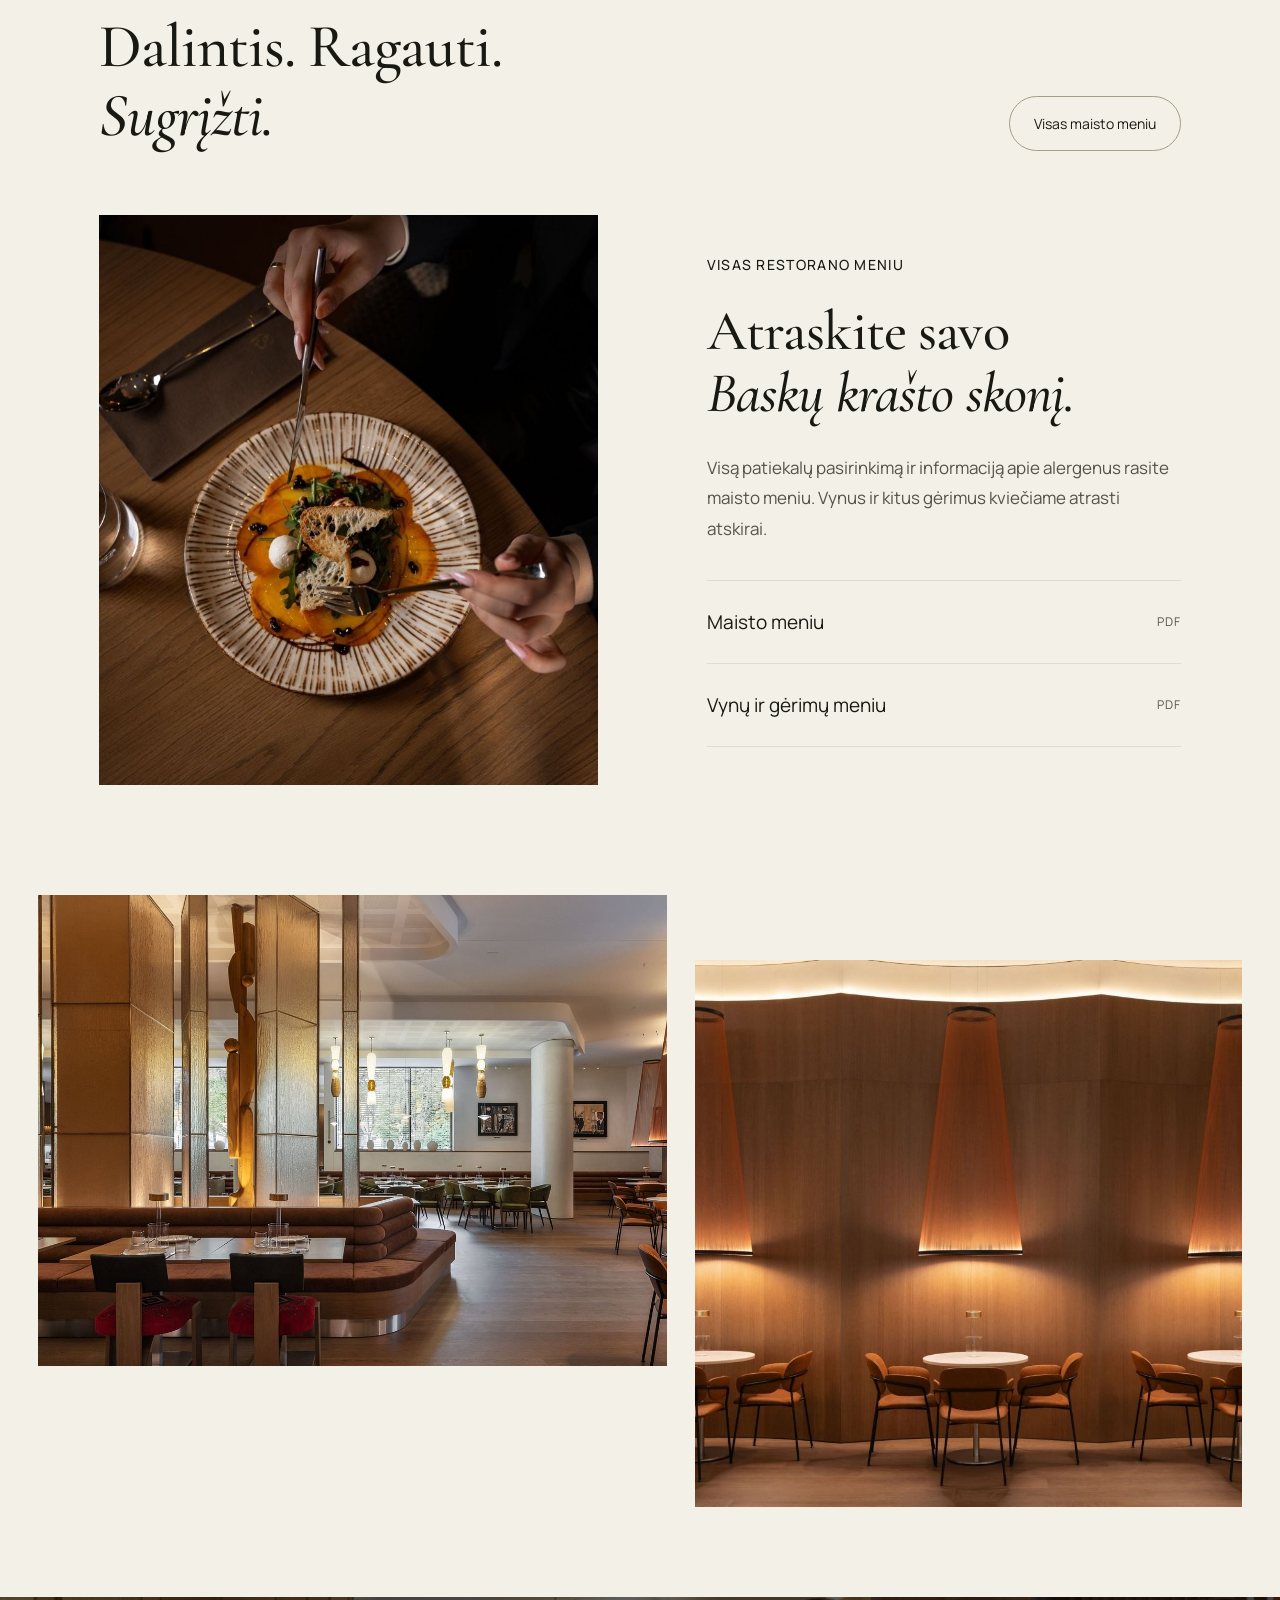
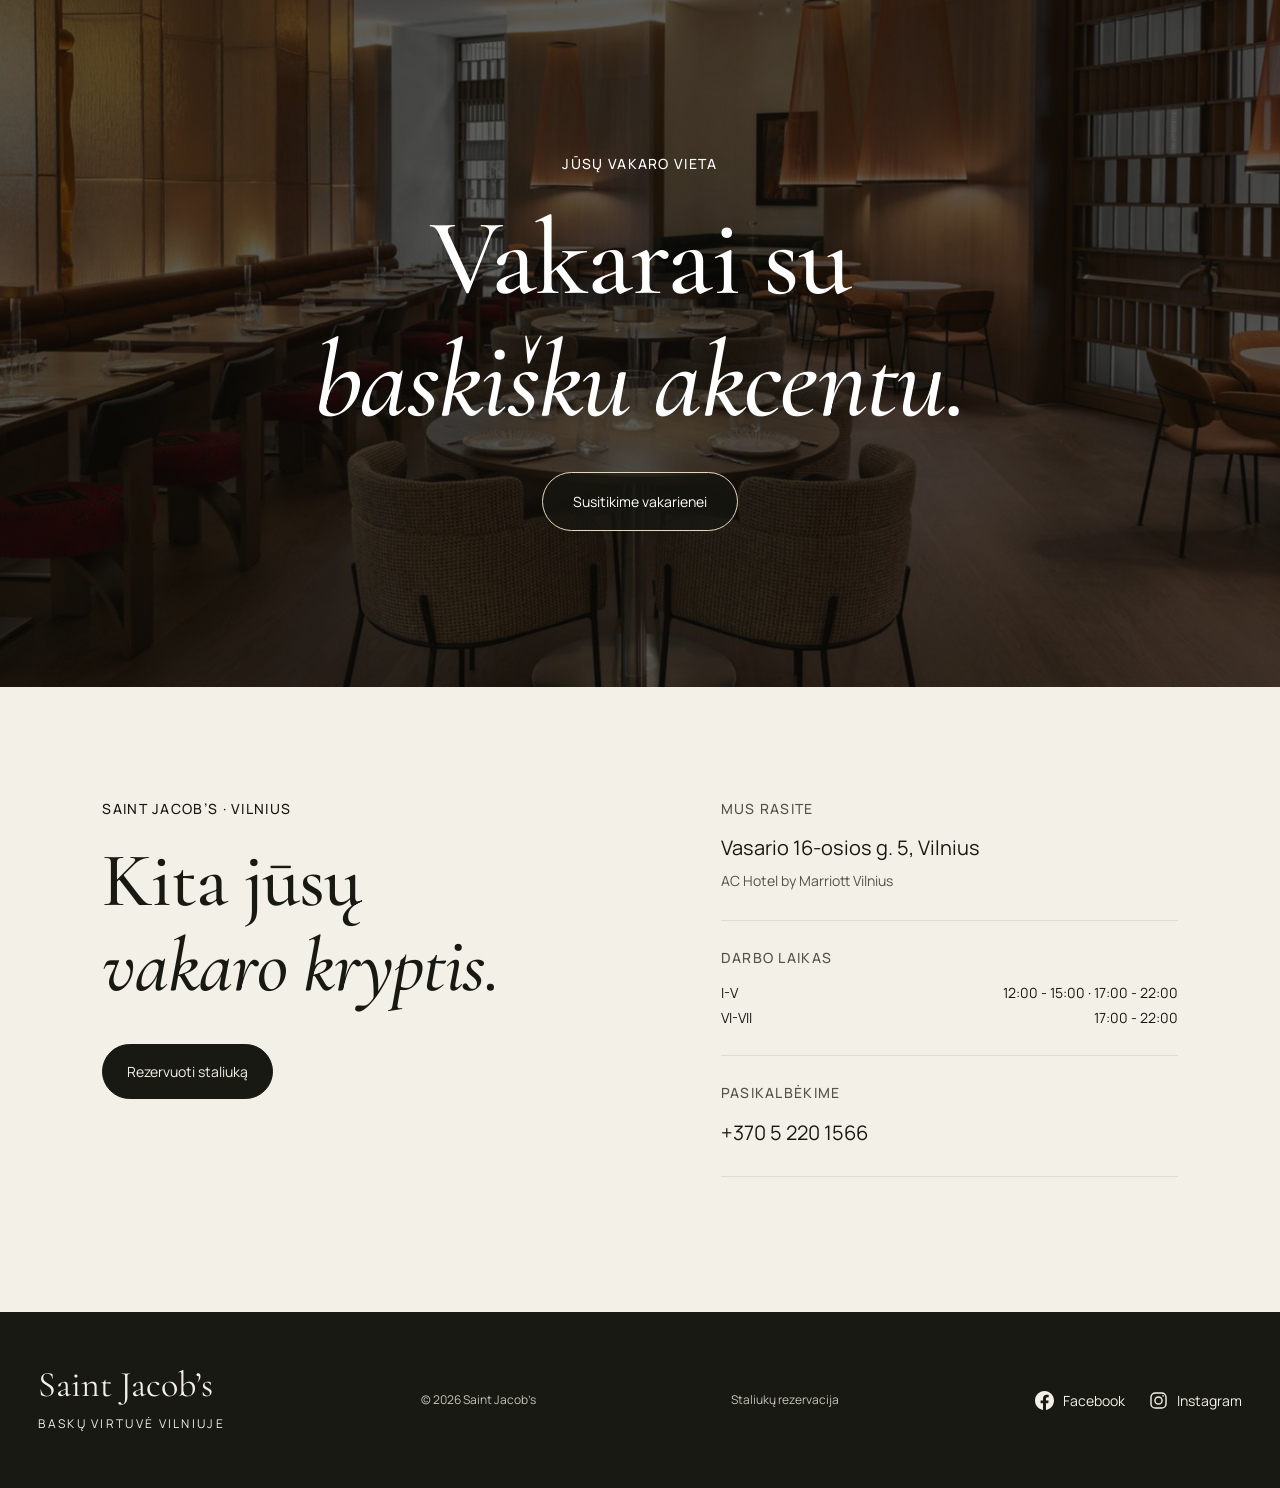
==== commit 8bc44766: "en version upload" ====
--- a/index.html
+++ b/index.html
@@ -1,6 +1,6 @@
-<!doctype html><html lang="lt"><head><meta charset="utf-8"><meta name="viewport" content="width=device-width,initial-scale=1"><title>Saint Jacob's | Baskų virtuvė Vilniuje</title><meta name="description" content="Saint Jacob's - šiuolaikinė baskų virtuvė Vilniaus centre. Atraskite restorano meniu ir rezervuokite staliuką."><meta name="theme-color" content="#282721"><link rel="stylesheet" href="style.css"><link rel="icon" type="image/svg+xml" href="data:image/svg+xml,%3Csvg xmlns='http://www.w3.org/2000/svg' viewBox='0 0 64 64'%3E%3Crect width='64' height='64' fill='%23282721'/%3E%3Ctext x='32' y='45' text-anchor='middle' font-family='Georgia' font-size='42' fill='%23dbbf86'%3ES%3C/text%3E%3C/svg%3E"></head><body>
+<!doctype html><html lang="lt"><head><meta charset="utf-8"><meta name="viewport" content="width=device-width,initial-scale=1"><title>Saint Jacob's | Baskų virtuvė Vilniuje</title><meta name="description" content="Saint Jacob's - šiuolaikinė baskų virtuvė Vilniaus centre. Atraskite restorano meniu ir rezervuokite staliuką."><meta name="theme-color" content="#282721"><link rel="stylesheet" href="style.css"><link rel="icon" type="image/svg+xml" href="data:image/svg+xml,%3Csvg xmlns='http://www.w3.org/2000/svg' viewBox='0 0 64 64'%3E%3Crect width='64' height='64' fill='%23282721'/%3E%3Ctext x='32' y='45' text-anchor='middle' font-family='Georgia' font-size='42' fill='%23dbbf86'%3ES%3C/text%3E%3C/svg%3E"><link rel="alternate" hreflang="lt" href="index.html"><link rel="alternate" hreflang="en" href="en.html"></head><body>
 
-<main><section class="hero" aria-label="Restorano nuotraukos"><header><a class="brand" href="#" aria-label="Saint Jacob's pradžia">Saint Jacob’s<span>Restoranas · Vilnius</span></a><nav aria-label="Pagrindinė navigacija"><a href="#istorija">Mūsų virtuvė</a><a href="#patirtis">Patirtis</a><a href="#meniu">Meniu</a><a href="#kontaktai">Kontaktai</a></nav><a class="reserve" href="https://saint-jacobs.tablein.com/lt" target="_blank" rel="noopener">Rezervuoti staliuką</a></header><img class="hero-slide active hero-food" src="assets/food.jpg" alt="Saint Jacob’s patiekalai ir vynas šiltai apšviestame restorane" fetchpriority="high" width="1920" height="1080"><img class="hero-slide" src="assets/room-wide.jpg" alt="Saint Jacob’s restorano salė" width="1336" height="748"><img class="hero-slide" src="assets/room-long.jpg" alt="Saint Jacob’s restorano staliukai" width="1000" height="667"><div class="hero-shade"></div><div class="hero-copy"><p class="eyebrow">Baskų krašto skoniai. Vilniaus istorijos.</p><h1>Baskų krašto dvasia.<br><em>Vilniaus širdyje.</em></h1><p>Grilio aromatai, baskų skoniai ir pokalbiai iki vėlumos.</p><a class="line-link" href="#meniu">Atraskite mūsų meniu</a><a class="hero-book outline light" href="https://saint-jacobs.tablein.com/lt" target="_blank" rel="noopener">Rezervuoti staliuką</a></div><div class="hero-bottom"><span>Šiuolaikinė baskų virtuvė</span><span>AC Hotel by Marriott Vilnius</span><div class="slider-controls"><button type="button" data-slide="0" aria-label="Pirma nuotrauka" aria-pressed="true">01</button><button type="button" data-slide="1" aria-label="Antra nuotrauka" aria-pressed="false">02</button><button type="button" data-slide="2" aria-label="Trečia nuotrauka" aria-pressed="false">03</button><button type="button" id="pause" aria-label="Sustabdyti nuotraukų kaitą">Pauzė</button></div></div></section><div class="ticker" aria-label="Baskų virtuvė, skoniai dalintis, Vilnius"><div class="ticker-track"><span>Baskų virtuvė <i>◆</i> Skoniai dalintis <i>◆</i> Vilnius <i>◆</i> On egin <i>◆</i> </span><span aria-hidden="true">Baskų virtuvė <i>◆</i> Skoniai dalintis <i>◆</i> Vilnius <i>◆</i> On egin <i>◆</i> </span></div></div>
+<main><section class="hero" aria-label="Restorano nuotraukos"><header><a class="brand" href="#" aria-label="Saint Jacob's pradžia">Saint Jacob’s<span>Restoranas · Vilnius</span></a><nav aria-label="Pagrindinė navigacija"><a href="#istorija">Mūsų virtuvė</a><a href="#patirtis">Patirtis</a><a href="#meniu">Meniu</a><a href="#kontaktai">Kontaktai</a></nav><a class="reserve" href="https://saint-jacobs.tablein.com/lt" target="_blank" rel="noopener">Rezervuoti staliuką</a><div class="language-switch" role="navigation" aria-label="Kalba"><a href="index.html" lang="lt" hreflang="lt" aria-current="page">LT</a><span aria-hidden="true">/</span><a href="en.html" lang="en" hreflang="en">EN</a></div></header><img class="hero-slide active hero-food" src="assets/food.jpg" alt="Saint Jacob’s patiekalai ir vynas šiltai apšviestame restorane" fetchpriority="high" width="1920" height="1080"><img class="hero-slide" src="assets/room-wide.jpg" alt="Saint Jacob’s restorano salė" width="1336" height="748"><img class="hero-slide" src="assets/room-long.jpg" alt="Saint Jacob’s restorano staliukai" width="1000" height="667"><div class="hero-shade"></div><div class="hero-copy"><p class="eyebrow">Baskų krašto skoniai. Vilniaus istorijos.</p><h1>Baskų krašto dvasia.<br><em>Vilniaus širdyje.</em></h1><p>Grilio aromatai, baskų skoniai ir pokalbiai iki vėlumos.</p><a class="line-link" href="#meniu">Atraskite mūsų meniu</a><a class="hero-book outline light" href="https://saint-jacobs.tablein.com/lt" target="_blank" rel="noopener">Rezervuoti staliuką</a></div><div class="hero-bottom"><span>Šiuolaikinė baskų virtuvė</span><span>AC Hotel by Marriott Vilnius</span><div class="slider-controls"><button type="button" data-slide="0" aria-label="Pirma nuotrauka" aria-pressed="true">01</button><button type="button" data-slide="1" aria-label="Antra nuotrauka" aria-pressed="false">02</button><button type="button" data-slide="2" aria-label="Trečia nuotrauka" aria-pressed="false">03</button><button type="button" id="pause" aria-label="Sustabdyti nuotraukų kaitą">Pauzė</button></div></div></section><div class="ticker" aria-label="Baskų virtuvė, skoniai dalintis, Vilnius"><div class="ticker-track"><span>Baskų virtuvė <i>◆</i> Skoniai dalintis <i>◆</i> Vilnius <i>◆</i> On egin <i>◆</i> </span><span aria-hidden="true">Baskų virtuvė <i>◆</i> Skoniai dalintis <i>◆</i> Vilnius <i>◆</i> On egin <i>◆</i> </span></div></div>
 <section class="story section" id="istorija"><figure class="story-photo"><img src="assets/green-room.jpg" alt="Saint Jacob’s restorano salė su žaliais krėslais" loading="lazy" width="1800" height="1200"><figcaption>On egin. Baskiškai - gero apetito.</figcaption></figure><div class="story-copy"><p class="eyebrow">Iš Baskų krašto į Vilnių</p><h2>Skoniai, dėl kurių<br><em>norisi sugrįžti.</em></h2><p>„Saint Jacob’s“ - šiuolaikinė baskų virtuvė Vilniaus centre. Jūros gėrybės, ant grilio ruošiami patiekalai ir užkandžiai dalintis čia susitinka su kūrybišku požiūriu į tradicijas.</p><p>Užsukite vakarienės dviese ar ilgesniam vakarui su draugais. Rinkitės po truputį, ragaukite kartu ir atraskite savo Baskų krašto skonį.</p></div></section>
 <section class="experience section" id="patirtis"><div class="experience-title"><p class="eyebrow">Saint Jacob’s iš arčiau</p><h2>Skirtingos akimirkos.<br><em>Vienas geras vakaras.</em></h2></div><div class="experience-grid"><article><div class="experience-image"><img src="assets/detail.jpg" alt="Jaukus staliukas po šiltu šviestuvu" loading="lazy"><span>01</span></div><h3>Jaukumas slypi detalėse.</h3><p>Šilta šviesa ir jaukus kampelis ilgiems pokalbiams.</p></article><article><div class="experience-image"><img class="interior-no-faces" src="assets/room-warm.jpg" alt="Saint Jacob’s salės apšvietimas ir medžio detalės" loading="lazy"><span>02</span></div><h3>Atmosfera, kuri pasitinka.</h3><p>Šiltas apšvietimas, medžio faktūros ir savitas Vilniaus vakaro ritmas.</p></article><article><div class="experience-image"><img src="assets/room-wide.jpg" alt="Erdvi Saint Jacob’s restorano salė" loading="lazy"><span>03</span></div><h3>Kai pokalbiai užsitęsia.</h3><p>Susirinkite su draugais, dalinkitės patiekalais ir atraskite baskų virtuvę kartu.</p></article></div></section><section class="food section" id="meniu"><div class="section-heading"><div><p class="eyebrow">Kelionė prasideda nuo pirmo kąsnio</p><h2>Dalintis. Ragauti.<br><em>Sugrįžti.</em></h2></div><a class="outline" href="https://backend.app.tablein.com/storage/restaurants/22970725/pdf-menu/EN-LT-A-la-carte-6a0336e5a97d1.pdf?disposition=inline" target="_blank" rel="noopener">Visas maisto meniu</a></div><div class="food-grid"><figure><img src="assets/plated-food.jpg" alt="Spalvingas Saint Jacob’s patiekalas keraminėje lėkštėje" loading="lazy" width="1336" height="890"><figcaption><span>01 / Skonio pradžia</span><h3>Maži kąsniai, daug pokalbių.</h3></figcaption></figure><div class="menu-list menu-links"><p class="eyebrow">Visas restorano meniu</p><h3>Atraskite savo<br><em>Baskų krašto skonį.</em></h3><p class="menu-intro">Visą patiekalų pasirinkimą ir informaciją apie alergenus rasite maisto meniu. Vynus ir kitus gėrimus kviečiame atrasti atskirai.</p><a class="menu-document" href="https://backend.app.tablein.com/storage/restaurants/22970725/pdf-menu/EN-LT-A-la-carte-6a0336e5a97d1.pdf?disposition=inline" target="_blank" rel="noopener"><span>Maisto meniu</span><small>PDF</small></a><a class="menu-document" href="https://backend.app.tablein.com/storage/restaurants/22970725/pdf-menu/EN-LT-Drinks-Menu-6a0336e850783.pdf?disposition=inline" target="_blank" rel="noopener"><span>Vynų ir gėrimų meniu</span><small>PDF</small></a></div></div></section>
 <section class="photo-pair section" aria-label="Restorano erdvės"><figure><img src="assets/dining-light.jpg" alt="Šviesi Saint Jacob’s salė su medžio detalėmis" loading="lazy" width="1200" height="1200"></figure><figure><img src="assets/lamps.jpg" alt="Trys šilti šviestuvai virš apvalių restorano staliukų" loading="lazy" width="1336" height="891"></figure></section><section class="full-image"><img src="assets/interior.jpg" alt="Saint Jacob’s restorano vakaro atmosfera" loading="lazy"><div><p class="eyebrow">Jūsų vakaro vieta</p><h2>Vakarai su<br><em>baskišku akcentu.</em></h2><a class="outline light" href="https://saint-jacobs.tablein.com/lt" target="_blank" rel="noopener">Susitikime vakarienei</a></div></section><section class="visit section" id="kontaktai"><div><p class="eyebrow">Saint Jacob’s · Vilnius</p><h2>Kita jūsų<br><em>vakaro kryptis.</em></h2><a class="solid" href="https://saint-jacobs.tablein.com/lt" target="_blank" rel="noopener">Rezervuoti staliuką</a></div><div class="visit-info"><div><span class="eyebrow">Mus rasite</span><p>Vasario 16-osios g. 5, Vilnius</p><span class="muted">AC Hotel by Marriott Vilnius</span></div><div><span class="eyebrow">Darbo laikas</span><dl><div><dt>I-V</dt><dd>12:00 - 15:00 · 17:00 - 22:00</dd></div><div><dt>VI-VII</dt><dd>17:00 - 22:00</dd></div></dl></div><div><span class="eyebrow">Pasikalbėkime</span><a class="phone" href="tel:+37052201566">+370 5 220 1566</a></div></div></section></main><footer><a class="brand" href="#">Saint Jacob’s<span>Baskų virtuvė Vilniuje</span></a><span>© 2026 Saint Jacob’s</span><a href="https://saint-jacobs.tablein.com/lt" target="_blank" rel="noopener">Staliukų rezervacija</a><div class="social-links" aria-label="Socialiniai tinklai"><a href="https://www.facebook.com/saintjacobsrestaurant/" target="_blank" rel="noopener" aria-label="Saint Jacob’s Facebook"><svg viewBox="0 0 24 24" aria-hidden="true"><path fill="currentColor" d="M24 12.073C24 5.405 18.627 0 12 0S0 5.405 0 12.073C0 18.1 4.388 23.094 10.125 24v-8.437H7.078v-3.49h3.047V9.413c0-3.026 1.792-4.697 4.533-4.697 1.312 0 2.686.236 2.686.236v2.97H15.83c-1.49 0-1.955.931-1.955 1.887v2.264h3.328l-.532 3.49h-2.796V24C19.612 23.094 24 18.1 24 12.073z"/></svg><span>Facebook</span></a><a href="https://www.instagram.com/saintjacobsrestaurant/" target="_blank" rel="noopener" aria-label="Saint Jacob’s Instagram"><svg viewBox="0 0 24 24" fill="none" stroke="currentColor" stroke-width="1.8" aria-hidden="true"><rect x="2.5" y="2.5" width="19" height="19" rx="5.5"/><circle cx="12" cy="12" r="4.5"/><circle cx="17.8" cy="6.2" r="1" fill="currentColor" stroke="none"/></svg><span>Instagram</span></a></div></footer><script src="script.js" defer></script></body></html>
--- a/style.css
+++ b/style.css
@@ -78,3 +78,5 @@
 
 /* Frame the architectural details to the left of the occupied bar. */
 .experience-image img.interior-no-faces{width:145%;max-width:none;object-position:left center;transform:none}
+
+.language-switch{display:flex;align-items:center;gap:9px;flex-shrink:0;font-size:14px;line-height:1.5}.language-switch a{display:inline-flex;align-items:center;justify-content:center;min-height:44px;min-width:28px}.language-switch a[aria-current=page]{font-weight:600;text-decoration:underline;text-underline-offset:6px}.language-switch span{opacity:.6}html[lang=en] .hero h1{font-size:clamp(58px,6.7vw,100px)}@media(max-width:700px){.hero>header .language-switch{width:100%;justify-content:flex-end;margin-top:-12px}html[lang=en] .hero h1{font-size:clamp(40px,10vw,64px)}}
